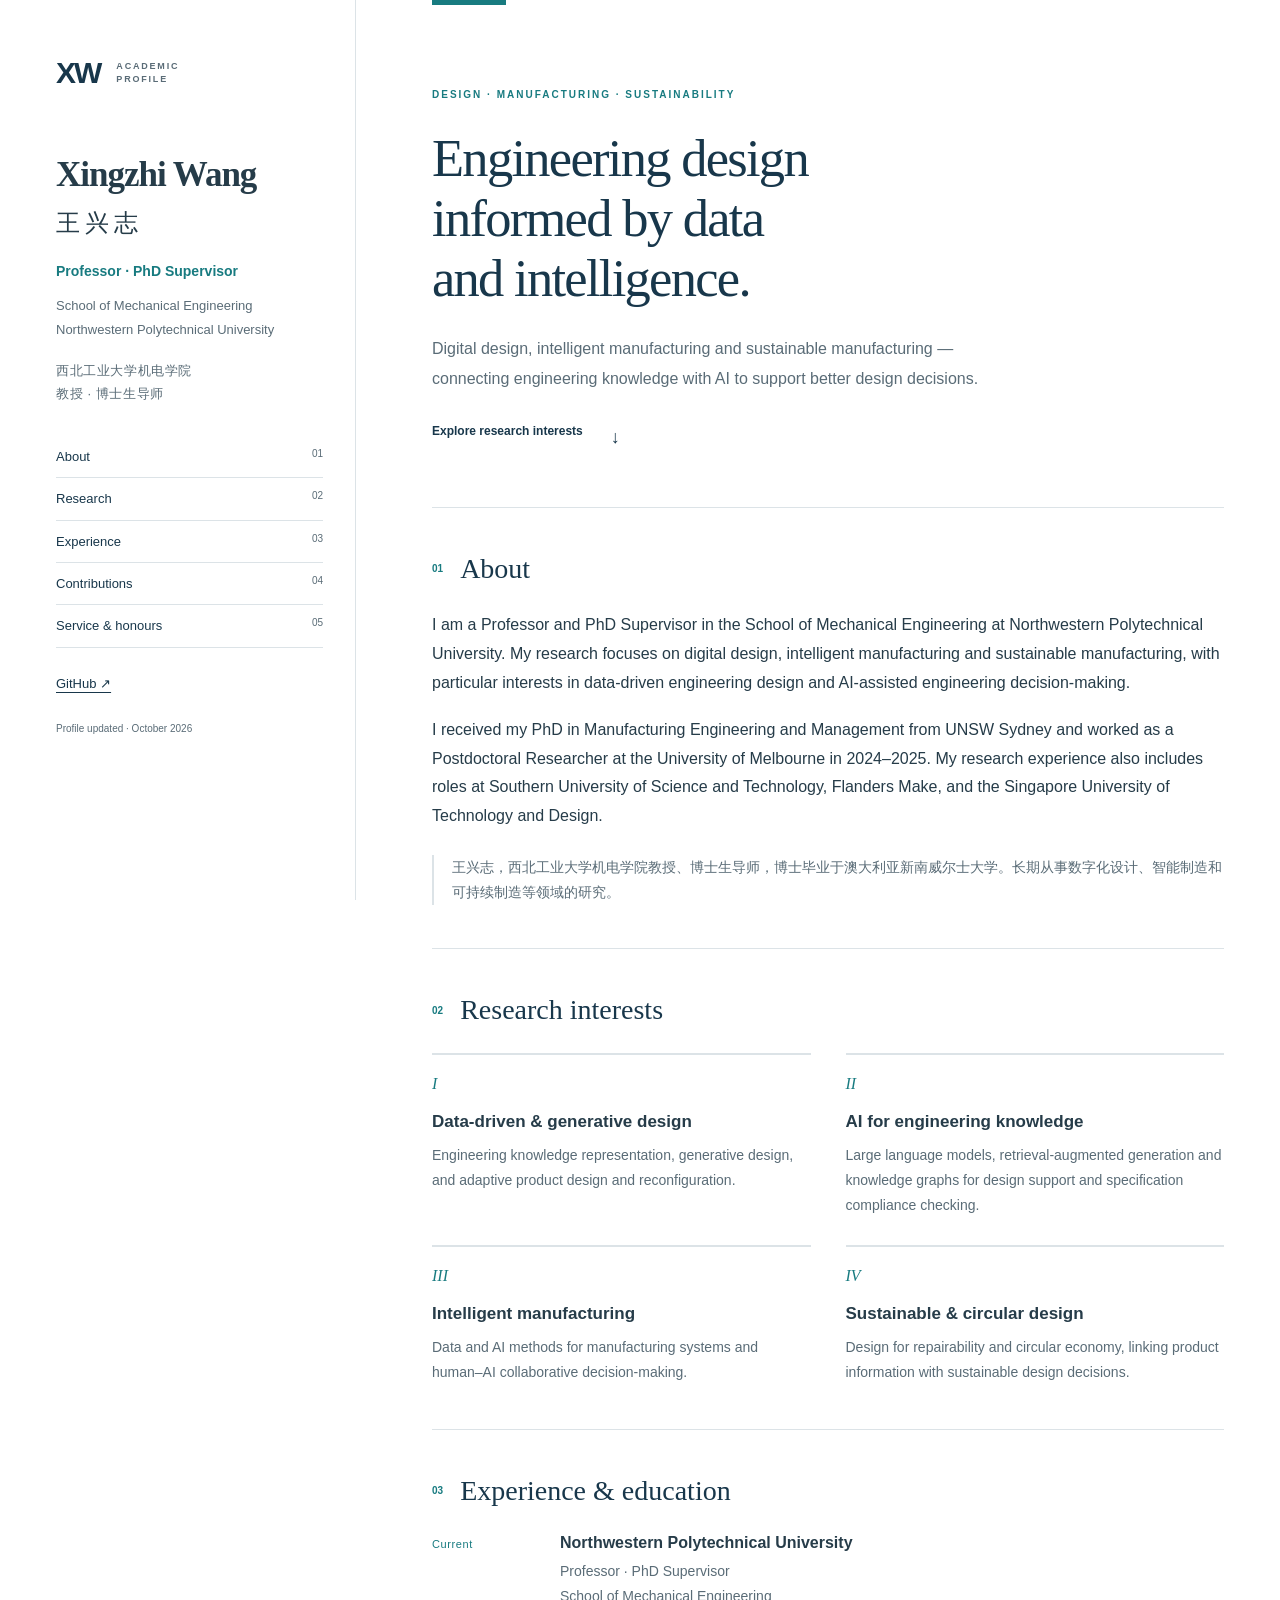
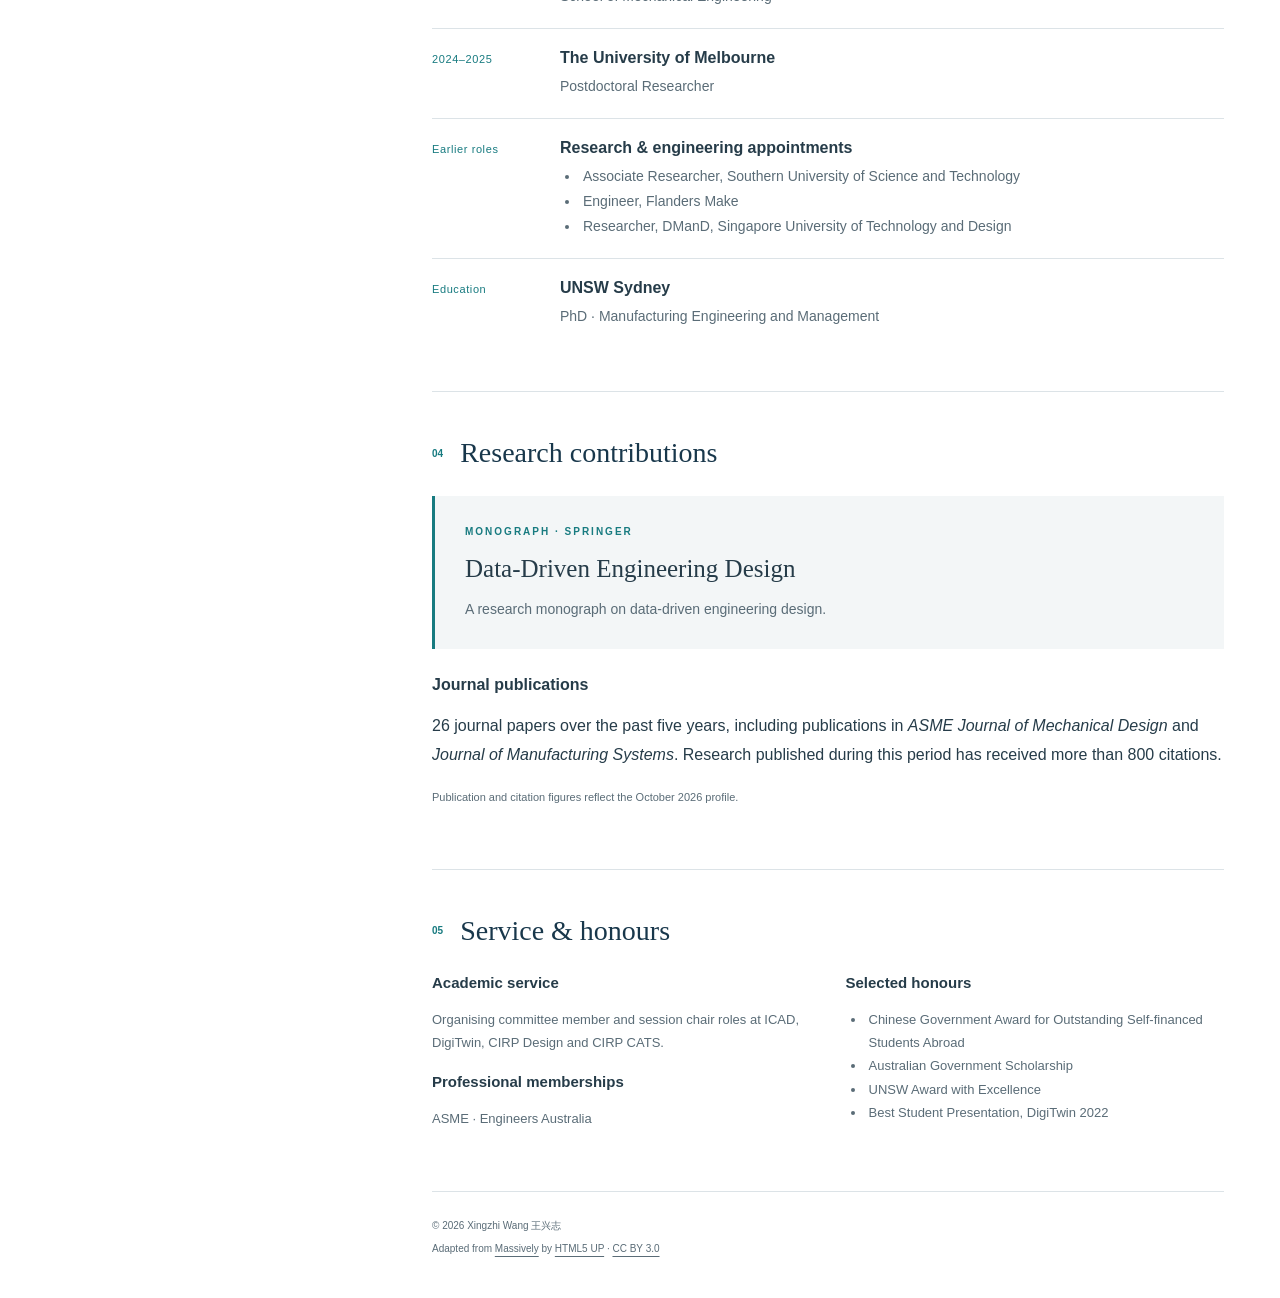
==== index.html @ 261b9d65 "Replace template homepage with current academic profile" ====
<!DOCTYPE html>
<!-- Academic adaptation of Massively by HTML5 UP | html5up.net | CC BY 3.0. -->
<html lang="en">
<head>
  <meta charset="utf-8">
  <meta name="viewport" content="width=device-width, initial-scale=1">
  <title>Xingzhi Wang | Northwestern Polytechnical University</title>
  <meta name="description" content="Xingzhi Wang, Professor and PhD Supervisor at Northwestern Polytechnical University. Research in digital design, intelligent manufacturing and sustainable manufacturing.">
  <link rel="stylesheet" href="assets/css/academic.css">
</head>
<body>
<a class="skip-link" href="#main">Skip to content</a>
<div class="page">
  <aside class="sidebar" aria-label="Profile and navigation">
    <a class="wordmark" href="index.html" aria-label="Xingzhi Wang home">XW<span>ACADEMIC PROFILE</span></a>
    <div class="identity">
      <h1>Xingzhi Wang<span lang="zh-CN">王兴志</span></h1>
      <p class="position">Professor · PhD Supervisor</p>
      <p>School of Mechanical Engineering<br>Northwestern Polytechnical University</p>
      <p lang="zh-CN" class="chinese">西北工业大学机电学院<br>教授 · 博士生导师</p>
    </div>
    <nav aria-label="Sections">
      <a href="#about">About <span>01</span></a>
      <a href="#research">Research <span>02</span></a>
      <a href="#experience">Experience <span>03</span></a>
      <a href="#contributions">Contributions <span>04</span></a>
      <a href="#service">Service &amp; honours <span>05</span></a>
    </nav>
    <a class="github" href="https://github.com/XingzhiWANG829">GitHub ↗</a>
    <p class="updated">Profile updated · October 2026</p>
  </aside>
  <main id="main">
    <header class="hero">
      <p class="eyebrow">DESIGN · MANUFACTURING · SUSTAINABILITY</p>
      <h2>Engineering design<br>informed by data<br>and intelligence.</h2>
      <p class="lead">Digital design, intelligent manufacturing and sustainable manufacturing — connecting engineering knowledge with AI to support better design decisions.</p>
      <a class="text-link" href="#research">Explore research interests <span aria-hidden="true">↓</span></a>
    </header>
    <section id="about" aria-labelledby="about-title">
      <div class="section-heading"><span class="number">01</span><h2 id="about-title">About</h2></div>
      <p>I am a Professor and PhD Supervisor in the School of Mechanical Engineering at Northwestern Polytechnical University. My research focuses on digital design, intelligent manufacturing and sustainable manufacturing, with particular interests in data-driven engineering design and AI-assisted engineering decision-making.</p>
      <p>I received my PhD in Manufacturing Engineering and Management from UNSW Sydney and worked as a Postdoctoral Researcher at the University of Melbourne in 2024–2025. My research experience also includes roles at Southern University of Science and Technology, Flanders Make, and the Singapore University of Technology and Design.</p>
      <p lang="zh-CN" class="bio-cn">王兴志，西北工业大学机电学院教授、博士生导师，博士毕业于澳大利亚新南威尔士大学。长期从事数字化设计、智能制造和可持续制造等领域的研究。</p>
    </section>
    <section id="research" aria-labelledby="research-title">
      <div class="section-heading"><span class="number">02</span><h2 id="research-title">Research interests</h2></div>
      <div class="research-grid">
        <article><span class="topic-index">I</span><h3>Data-driven &amp; generative design</h3><p>Engineering knowledge representation, generative design, and adaptive product design and reconfiguration.</p></article>
        <article><span class="topic-index">II</span><h3>AI for engineering knowledge</h3><p>Large language models, retrieval-augmented generation and knowledge graphs for design support and specification compliance checking.</p></article>
        <article><span class="topic-index">III</span><h3>Intelligent manufacturing</h3><p>Data and AI methods for manufacturing systems and human–AI collaborative decision-making.</p></article>
        <article><span class="topic-index">IV</span><h3>Sustainable &amp; circular design</h3><p>Design for repairability and circular economy, linking product information with sustainable design decisions.</p></article>
      </div>
    </section>
    <section id="experience" aria-labelledby="experience-title">
      <div class="section-heading"><span class="number">03</span><h2 id="experience-title">Experience &amp; education</h2></div>
      <div class="timeline">
        <article><p class="period">Current</p><div><h3>Northwestern Polytechnical University</h3><p>Professor · PhD Supervisor<br>School of Mechanical Engineering</p></div></article>
        <article><p class="period">2024–2025</p><div><h3>The University of Melbourne</h3><p>Postdoctoral Researcher</p></div></article>
        <article><p class="period">Earlier roles</p><div><h3>Research &amp; engineering appointments</h3><ul><li>Associate Researcher, Southern University of Science and Technology</li><li>Engineer, Flanders Make</li><li>Researcher, DManD, Singapore University of Technology and Design</li></ul></div></article>
        <article><p class="period">Education</p><div><h3>UNSW Sydney</h3><p>PhD · Manufacturing Engineering and Management</p></div></article>
      </div>
    </section>
    <section id="contributions" aria-labelledby="contributions-title">
      <div class="section-heading"><span class="number">04</span><h2 id="contributions-title">Research contributions</h2></div>
      <article class="book"><p class="eyebrow">MONOGRAPH · SPRINGER</p><h3><cite>Data-Driven Engineering Design</cite></h3><p>A research monograph on data-driven engineering design.</p></article>
      <div class="contribution-details"><h3>Journal publications</h3><p>26 journal papers over the past five years, including publications in <cite>ASME Journal of Mechanical Design</cite> and <cite>Journal of Manufacturing Systems</cite>. Research published during this period has received more than 800 citations.</p><p class="note">Publication and citation figures reflect the October 2026 profile.</p></div>
    </section>
    <section id="service" aria-labelledby="service-title">
      <div class="section-heading"><span class="number">05</span><h2 id="service-title">Service &amp; honours</h2></div>
      <div class="service-grid"><div><h3>Academic service</h3><p>Organising committee member and session chair roles at ICAD, DigiTwin, CIRP Design and CIRP CATS.</p><h3>Professional memberships</h3><p>ASME · Engineers Australia</p></div><div><h3>Selected honours</h3><ul><li>Chinese Government Award for Outstanding Self-financed Students Abroad</li><li>Australian Government Scholarship</li><li>UNSW Award with Excellence</li><li>Best Student Presentation, DigiTwin 2022</li></ul></div></div>
    </section>
    <footer><p>© 2026 Xingzhi Wang <span lang="zh-CN">王兴志</span></p><p>Adapted from <a href="https://html5up.net/massively">Massively</a> by <a href="https://html5up.net">HTML5 UP</a> · <a href="https://creativecommons.org/licenses/by/3.0/">CC BY 3.0</a></p></footer>
  </main>
</div>
</body>
</html>
---- assets/css/academic.css ----
/* Academic adaptation of Massively by HTML5 UP; original licence retained. */
:root{--navy:#18374b;--ink:#263c49;--muted:#5a6c77;--line:#dce3e7;--accent:#187b80;--paper:#fff;--wash:#f3f6f7}
*{box-sizing:border-box}html{scroll-behavior:smooth;scroll-padding-top:30px}body{margin:0;background:var(--paper);color:var(--ink);font:16px/1.8 -apple-system,BlinkMacSystemFont,"Segoe UI",Arial,"Noto Sans CJK SC",sans-serif}a{color:var(--navy);text-underline-offset:4px}a:hover{color:var(--accent)}a:focus-visible{outline:3px solid var(--accent);outline-offset:5px}h1,h2,h3,p{margin-top:0}h2,h3{line-height:1.3}h3{font-size:18px;font-weight:650}p{margin-bottom:18px}ul{padding-left:20px;margin-top:0}li{padding-left:3px}.page{max-width:1320px;margin:auto;display:grid;grid-template-columns:300px minmax(0,1fr);gap:76px;padding:0 56px}.sidebar{position:sticky;top:0;align-self:start;padding:46px 0 30px;height:100vh;overflow-y:auto;border-right:1px solid var(--line);padding-right:32px}.wordmark{font-size:30px;letter-spacing:-2px;font-weight:750;text-decoration:none;display:flex;align-items:center;gap:16px}.wordmark span{font-size:9px;letter-spacing:1.8px;line-height:1.5;width:80px;color:var(--muted)}.identity{margin-top:54px}h1{font:700 35px/1.2 Georgia,"Times New Roman",serif;letter-spacing:-1px;margin-bottom:18px}h1 span{display:block;font:400 24px/1.5 sans-serif;letter-spacing:5px;margin-top:9px}.position{font-size:14px;color:var(--accent);font-weight:650;margin-bottom:10px}.identity>p:not(.position){font-size:13px;line-height:1.8;color:var(--muted)}.chinese{letter-spacing:.6px}nav{display:grid;margin-top:30px}nav a{padding:9px 0;border-bottom:1px solid var(--line);text-decoration:none;font-size:13px;display:flex;justify-content:space-between}nav span{color:var(--muted);font-size:10px}.github{display:inline-block;font-size:13px;margin-top:24px}.updated{font-size:10px;color:var(--muted);margin-top:22px}main{min-width:0}.hero{padding:86px 0 54px;border-bottom:1px solid var(--line);position:relative}.hero:before{content:"";position:absolute;top:0;left:0;width:74px;height:5px;background:var(--accent)}.eyebrow{font-size:10px;font-weight:700;letter-spacing:2px;color:var(--accent);margin-bottom:25px}.hero h2{font:400 clamp(36px,4.1vw,56px)/1.14 Georgia,"Times New Roman",serif;letter-spacing:-1.7px;color:var(--navy);margin-bottom:26px}.lead{font-size:16px;line-height:1.85;max-width:580px;color:var(--muted)}.text-link{display:inline-flex;gap:28px;font-size:12px;font-weight:650;text-decoration:none;margin-top:9px}.text-link span{font-size:18px}section{padding:43px 0;border-bottom:1px solid var(--line)}.section-heading{display:flex;align-items:center;gap:17px;margin-bottom:24px}.section-heading h2{font:400 28px/1.3 Georgia,"Times New Roman",serif;margin:0;color:var(--navy)}.number{font-size:10px;color:var(--accent);font-weight:700}.bio-cn{font-size:14px;color:var(--muted);border-left:2px solid var(--line);padding-left:18px;margin:24px 0 0}.research-grid{display:grid;grid-template-columns:1fr 1fr;gap:27px 35px}.research-grid article{border-top:2px solid var(--line);padding-top:15px}.topic-index{font:italic 16px Georgia,serif;color:var(--accent)}.research-grid h3{margin:12px 0 10px;font-size:17px}.research-grid p{font-size:14px;color:var(--muted);margin:0}.timeline article{display:grid;grid-template-columns:110px 1fr;gap:18px;padding:19px 0;border-top:1px solid var(--line)}.timeline article:first-child{border-top:0;padding-top:0}.period{font-size:11px;letter-spacing:.6px;color:var(--accent);margin:2px 0}.timeline h3{font-size:16px;margin-bottom:5px}.timeline p:not(.period),.timeline ul{font-size:14px;color:var(--muted);margin-bottom:0}.book{background:var(--wash);padding:27px 30px;border-left:3px solid var(--accent);margin-bottom:26px}.book .eyebrow{margin-bottom:12px}.book h3{font:400 25px/1.3 Georgia,serif;margin-bottom:12px}.book cite{font-style:normal}.book p:last-child{font-size:14px;color:var(--muted);margin:0}.contribution-details h3{font-size:16px}.note{font-size:11px;color:var(--muted)}.service-grid{display:grid;grid-template-columns:1fr 1fr;gap:35px}.service-grid h3{font-size:15px}.service-grid p,.service-grid ul{font-size:13px;color:var(--muted)}footer{padding:25px 0 35px;font-size:10px;color:var(--muted)}footer p{margin-bottom:5px}footer a{color:inherit}.skip-link{position:absolute;top:-100px;left:12px;background:white;padding:8px 16px;z-index:5}.skip-link:focus{top:10px}
@media(min-width:1500px){.page{gap:90px}}@media(max-width:1000px){.page{padding:0 32px;grid-template-columns:245px minmax(0,1fr);gap:36px}.sidebar{padding-right:25px}h1{font-size:30px}.hero h2{font-size:40px}.hero{padding-top:70px}.timeline article{grid-template-columns:90px 1fr}.service-grid{grid-template-columns:1fr;gap:10px}}
@media(max-width:700px){html{scroll-padding-top:15px}.page{display:block;padding:0 24px}.sidebar{position:static;height:auto;overflow:visible;border-right:0;border-bottom:1px solid var(--line);padding:25px 0 20px}.wordmark{font-size:25px}.identity{margin-top:30px}h1{font-size:34px}h1 span{display:inline;font-size:22px;margin-left:15px;letter-spacing:3px}.identity .chinese{display:none}nav{display:flex;flex-wrap:wrap;gap:8px 19px;margin-top:20px}nav a{border:0;padding:3px 0;font-size:12px}nav span{display:none}.github{margin-top:15px}.updated{display:inline;margin-left:15px}.hero{padding:40px 0 35px}.hero:before{display:none}.hero h2{font-size:39px}.eyebrow{font-size:9px;letter-spacing:1.4px}.lead{font-size:15px}section{padding:32px 0}.section-heading h2{font-size:25px}.research-grid{gap:24px;grid-template-columns:1fr}.timeline article{grid-template-columns:1fr;gap:7px}.book{padding:23px}.service-grid{grid-template-columns:1fr}body{font-size:15px}}
@media(prefers-reduced-motion:reduce){html{scroll-behavior:auto}}@media print{.page{display:block;padding:0}.sidebar{position:static;height:auto;border:0;padding:0}.wordmark,nav,.github,.updated,.skip-link,.text-link{display:none}.identity{margin-top:0}.hero{padding:20px 0}.hero h2{font-size:32px}section{padding:20px 0}a{color:inherit}.research-grid,.service-grid{break-inside:avoid}}
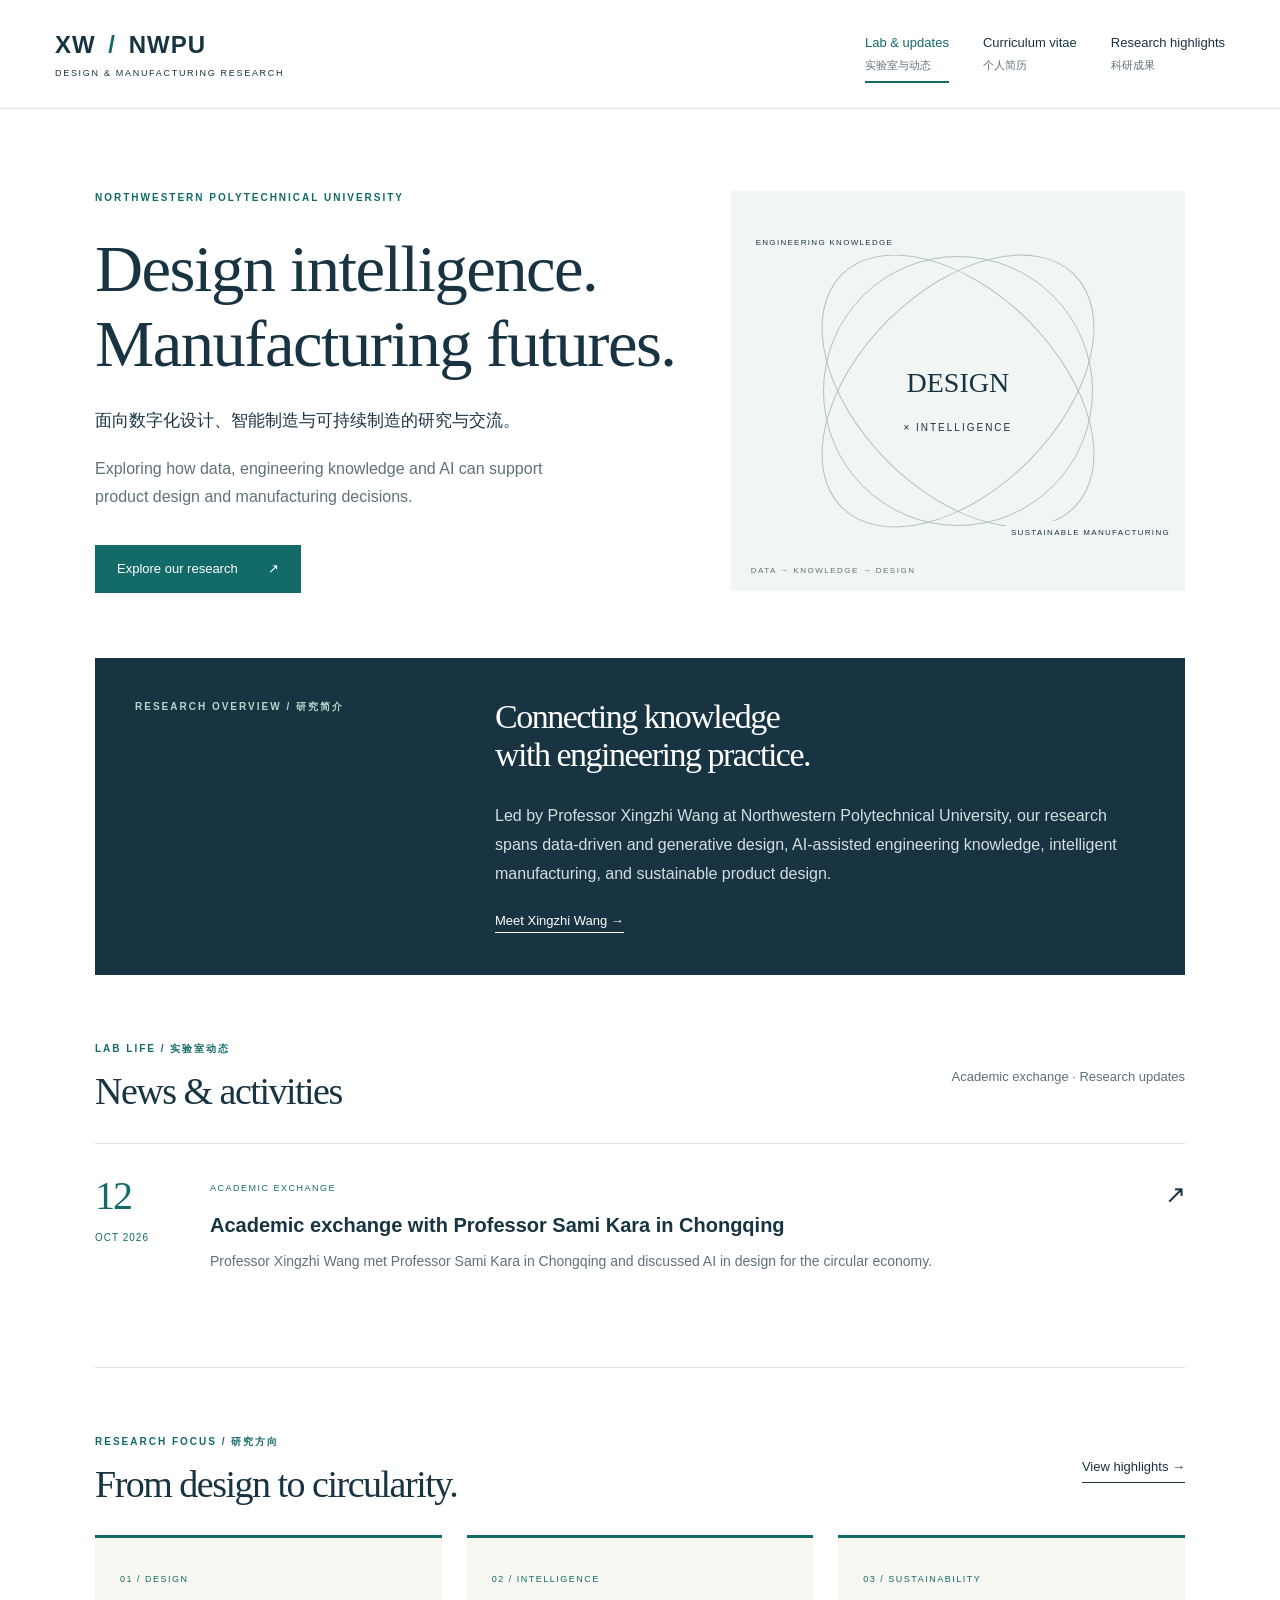
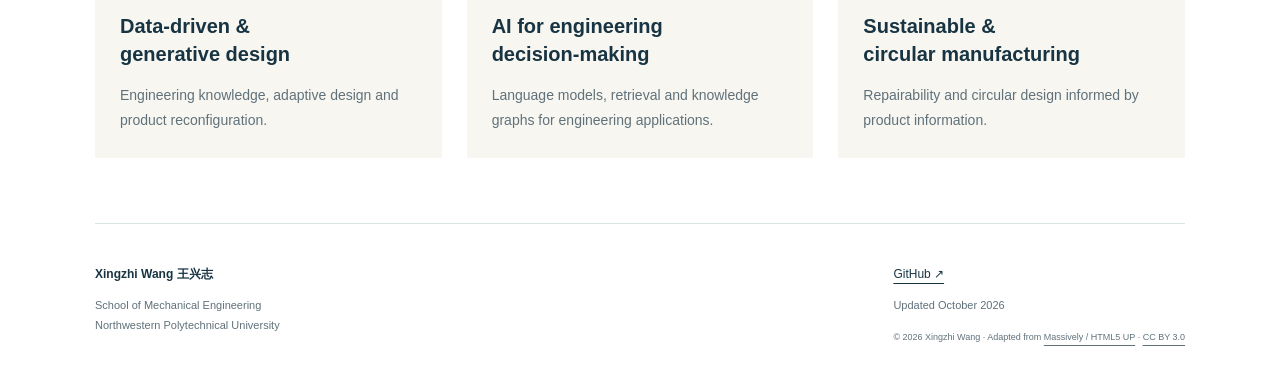
==== commit c6bdbf44: "Create lab updates, curriculum vitae and research highlights pages" ====
--- a/index.html
+++ b/index.html
@@ -1,76 +1,10 @@
 <!DOCTYPE html>
-<!-- Academic adaptation of Massively by HTML5 UP | html5up.net | CC BY 3.0. -->
-<html lang="en">
-<head>
-  <meta charset="utf-8">
-  <meta name="viewport" content="width=device-width, initial-scale=1">
-  <title>Xingzhi Wang | Northwestern Polytechnical University</title>
-  <meta name="description" content="Xingzhi Wang, Professor and PhD Supervisor at Northwestern Polytechnical University. Research in digital design, intelligent manufacturing and sustainable manufacturing.">
-  <link rel="stylesheet" href="assets/css/academic.css">
-</head>
-<body>
-<a class="skip-link" href="#main">Skip to content</a>
-<div class="page">
-  <aside class="sidebar" aria-label="Profile and navigation">
-    <a class="wordmark" href="index.html" aria-label="Xingzhi Wang home">XW<span>ACADEMIC PROFILE</span></a>
-    <div class="identity">
-      <h1>Xingzhi Wang<span lang="zh-CN">王兴志</span></h1>
-      <p class="position">Professor · PhD Supervisor</p>
-      <p>School of Mechanical Engineering<br>Northwestern Polytechnical University</p>
-      <p lang="zh-CN" class="chinese">西北工业大学机电学院<br>教授 · 博士生导师</p>
-    </div>
-    <nav aria-label="Sections">
-      <a href="#about">About <span>01</span></a>
-      <a href="#research">Research <span>02</span></a>
-      <a href="#experience">Experience <span>03</span></a>
-      <a href="#contributions">Contributions <span>04</span></a>
-      <a href="#service">Service &amp; honours <span>05</span></a>
-    </nav>
-    <a class="github" href="https://github.com/XingzhiWANG829">GitHub ↗</a>
-    <p class="updated">Profile updated · October 2026</p>
-  </aside>
-  <main id="main">
-    <header class="hero">
-      <p class="eyebrow">DESIGN · MANUFACTURING · SUSTAINABILITY</p>
-      <h2>Engineering design<br>informed by data<br>and intelligence.</h2>
-      <p class="lead">Digital design, intelligent manufacturing and sustainable manufacturing — connecting engineering knowledge with AI to support better design decisions.</p>
-      <a class="text-link" href="#research">Explore research interests <span aria-hidden="true">↓</span></a>
-    </header>
-    <section id="about" aria-labelledby="about-title">
-      <div class="section-heading"><span class="number">01</span><h2 id="about-title">About</h2></div>
-      <p>I am a Professor and PhD Supervisor in the School of Mechanical Engineering at Northwestern Polytechnical University. My research focuses on digital design, intelligent manufacturing and sustainable manufacturing, with particular interests in data-driven engineering design and AI-assisted engineering decision-making.</p>
-      <p>I received my PhD in Manufacturing Engineering and Management from UNSW Sydney and worked as a Postdoctoral Researcher at the University of Melbourne in 2024–2025. My research experience also includes roles at Southern University of Science and Technology, Flanders Make, and the Singapore University of Technology and Design.</p>
-      <p lang="zh-CN" class="bio-cn">王兴志，西北工业大学机电学院教授、博士生导师，博士毕业于澳大利亚新南威尔士大学。长期从事数字化设计、智能制造和可持续制造等领域的研究。</p>
-    </section>
-    <section id="research" aria-labelledby="research-title">
-      <div class="section-heading"><span class="number">02</span><h2 id="research-title">Research interests</h2></div>
-      <div class="research-grid">
-        <article><span class="topic-index">I</span><h3>Data-driven &amp; generative design</h3><p>Engineering knowledge representation, generative design, and adaptive product design and reconfiguration.</p></article>
-        <article><span class="topic-index">II</span><h3>AI for engineering knowledge</h3><p>Large language models, retrieval-augmented generation and knowledge graphs for design support and specification compliance checking.</p></article>
-        <article><span class="topic-index">III</span><h3>Intelligent manufacturing</h3><p>Data and AI methods for manufacturing systems and human–AI collaborative decision-making.</p></article>
-        <article><span class="topic-index">IV</span><h3>Sustainable &amp; circular design</h3><p>Design for repairability and circular economy, linking product information with sustainable design decisions.</p></article>
-      </div>
-    </section>
-    <section id="experience" aria-labelledby="experience-title">
-      <div class="section-heading"><span class="number">03</span><h2 id="experience-title">Experience &amp; education</h2></div>
-      <div class="timeline">
-        <article><p class="period">Current</p><div><h3>Northwestern Polytechnical University</h3><p>Professor · PhD Supervisor<br>School of Mechanical Engineering</p></div></article>
-        <article><p class="period">2024–2025</p><div><h3>The University of Melbourne</h3><p>Postdoctoral Researcher</p></div></article>
-        <article><p class="period">Earlier roles</p><div><h3>Research &amp; engineering appointments</h3><ul><li>Associate Researcher, Southern University of Science and Technology</li><li>Engineer, Flanders Make</li><li>Researcher, DManD, Singapore University of Technology and Design</li></ul></div></article>
-        <article><p class="period">Education</p><div><h3>UNSW Sydney</h3><p>PhD · Manufacturing Engineering and Management</p></div></article>
-      </div>
-    </section>
-    <section id="contributions" aria-labelledby="contributions-title">
-      <div class="section-heading"><span class="number">04</span><h2 id="contributions-title">Research contributions</h2></div>
-      <article class="book"><p class="eyebrow">MONOGRAPH · SPRINGER</p><h3><cite>Data-Driven Engineering Design</cite></h3><p>A research monograph on data-driven engineering design.</p></article>
-      <div class="contribution-details"><h3>Journal publications</h3><p>26 journal papers over the past five years, including publications in <cite>ASME Journal of Mechanical Design</cite> and <cite>Journal of Manufacturing Systems</cite>. Research published during this period has received more than 800 citations.</p><p class="note">Publication and citation figures reflect the October 2026 profile.</p></div>
-    </section>
-    <section id="service" aria-labelledby="service-title">
-      <div class="section-heading"><span class="number">05</span><h2 id="service-title">Service &amp; honours</h2></div>
-      <div class="service-grid"><div><h3>Academic service</h3><p>Organising committee member and session chair roles at ICAD, DigiTwin, CIRP Design and CIRP CATS.</p><h3>Professional memberships</h3><p>ASME · Engineers Australia</p></div><div><h3>Selected honours</h3><ul><li>Chinese Government Award for Outstanding Self-financed Students Abroad</li><li>Australian Government Scholarship</li><li>UNSW Award with Excellence</li><li>Best Student Presentation, DigiTwin 2022</li></ul></div></div>
-    </section>
-    <footer><p>© 2026 Xingzhi Wang <span lang="zh-CN">王兴志</span></p><p>Adapted from <a href="https://html5up.net/massively">Massively</a> by <a href="https://html5up.net">HTML5 UP</a> · <a href="https://creativecommons.org/licenses/by/3.0/">CC BY 3.0</a></p></footer>
-  </main>
-</div>
-</body>
-</html>
+<!-- Academic adaptation of Massively by HTML5 UP | CC BY 3.0. -->
+<html lang="en"><head><meta charset="utf-8"><meta name="viewport" content="width=device-width, initial-scale=1"><title>Lab & updates | Xingzhi Wang · NWPU</title><meta name="description" content="Design and manufacturing research, lab updates, Xingzhi Wang’s academic profile and research highlights at Northwestern Polytechnical University."><link rel="stylesheet" href="assets/css/lab.css"></head><body>
+<a class="skip" href="#main">Skip to content</a>
+<header class="site-header"><div class="header-inner"><a class="brand" href="index.html"><b>XW<span> / </span>NWPU</b><small>DESIGN &amp; MANUFACTURING RESEARCH</small></a><nav aria-label="Main navigation"><a href="index.html" aria-current="page">Lab & updates<small lang="zh-CN">实验室与动态</small></a><a href="profile.html">Curriculum vitae<small lang="zh-CN">个人简历</small></a><a href="highlights.html">Research highlights<small lang="zh-CN">科研成果</small></a></nav></div></header>
+<main id="main"><section class="home-hero"><div><p class="eyebrow">NORTHWESTERN POLYTECHNICAL UNIVERSITY</p><h1>Design intelligence.<br>Manufacturing futures.</h1><p class="intro" lang="zh-CN">面向数字化设计、智能制造与可持续制造的研究与交流。</p><p class="hero-copy">Exploring how data, engineering knowledge and AI can support product design and manufacturing decisions.</p><a class="button" href="highlights.html">Explore our research <span>↗</span></a></div><div class="research-art" aria-label="Research themes: design, intelligence and sustainability"><div class="orbit one"></div><div class="orbit two"></div><div class="orbit three"></div><div class="art-center">DESIGN<br><span>× INTELLIGENCE</span></div><span class="art-tag top">ENGINEERING KNOWLEDGE</span><span class="art-tag bottom">SUSTAINABLE MANUFACTURING</span><span class="art-caption">DATA → KNOWLEDGE → DESIGN</span></div></section>
+<section class="overview"><p class="eyebrow">RESEARCH OVERVIEW / 研究简介</p><div><h2>Connecting knowledge<br>with engineering practice.</h2><p>Led by Professor Xingzhi Wang at Northwestern Polytechnical University, our research spans data-driven and generative design, AI-assisted engineering knowledge, intelligent manufacturing, and sustainable product design.</p><a class="text-link" href="profile.html">Meet Xingzhi Wang →</a></div></section>
+<section class="news"><div class="section-top"><div><p class="eyebrow">LAB LIFE / 实验室动态</p><h2>News &amp; activities</h2></div><span class="quiet">Academic exchange · Research updates</span></div><article class="news-item"><time datetime="2026-10-12"><b>12</b>OCT 2026</time><div><span class="category">ACADEMIC EXCHANGE</span><h3>Academic exchange with Professor Sami Kara in Chongqing</h3><p>Professor Xingzhi Wang met Professor Sami Kara in Chongqing and discussed AI in design for the circular economy.</p></div><span class="news-mark" aria-hidden="true">↗</span></article></section>
+<section class="themes"><div class="section-top"><div><p class="eyebrow">RESEARCH FOCUS / 研究方向</p><h2>From design to circularity.</h2></div><a class="text-link" href="highlights.html">View highlights →</a></div><div class="theme-grid"><article><span>01 / DESIGN</span><h3>Data-driven &amp;<br>generative design</h3><p>Engineering knowledge, adaptive design and product reconfiguration.</p></article><article><span>02 / INTELLIGENCE</span><h3>AI for engineering<br>decision-making</h3><p>Language models, retrieval and knowledge graphs for engineering applications.</p></article><article><span>03 / SUSTAINABILITY</span><h3>Sustainable &amp;<br>circular manufacturing</h3><p>Repairability and circular design informed by product information.</p></article></div></section></main>
+<footer class="site-footer"><div><b>Xingzhi Wang <span lang="zh-CN">王兴志</span></b><p>School of Mechanical Engineering<br>Northwestern Polytechnical University</p></div><div><a href="https://github.com/XingzhiWANG829">GitHub ↗</a><p>Updated October 2026</p><small>© 2026 Xingzhi Wang · Adapted from <a href="https://html5up.net/massively">Massively / HTML5 UP</a> · <a href="https://creativecommons.org/licenses/by/3.0/">CC BY 3.0</a></small></div></footer></body></html>
--- a/assets/css/lab.css
+++ b/assets/css/lab.css
@@ -0,0 +1,3 @@
+:root{--ink:#183442;--muted:#60717a;--teal:#126b69;--line:#dce3e5;--wash:#f1f5f3;--warm:#f7f6f1}*{box-sizing:border-box}body{margin:0;color:var(--ink);background:#fff;font:16px/1.8 -apple-system,BlinkMacSystemFont,"Segoe UI",Arial,sans-serif}a{color:inherit;text-underline-offset:5px}a:hover{color:var(--teal)}a:focus-visible{outline:3px solid #b77e36;outline-offset:5px}h1,h2,h3,p{margin-top:0}h1,h2{font-family:Georgia,"Times New Roman",serif;font-weight:400;line-height:1.12;letter-spacing:-1.5px}h1{font-size:clamp(40px,5.2vw,70px);margin-bottom:25px}h2{font-size:38px}h3{font-size:20px;line-height:1.4;font-weight:600}p{margin-bottom:18px}.site-header{border-bottom:1px solid var(--line)}.header-inner{max-width:1250px;margin:auto;display:flex;align-items:center;justify-content:space-between;padding:25px 40px;gap:25px}.brand{text-decoration:none;line-height:1.4}.brand b{font-size:24px;letter-spacing:1px}.brand b span{color:var(--teal);padding:0 5px}.brand small{display:block;font-size:9px;letter-spacing:1.7px;margin-top:5px}nav{display:flex;gap:34px}nav a{font-size:13px;text-decoration:none;line-height:1.5;border-bottom:2px solid transparent;padding:8px 0}nav small{display:block;font-size:11px;color:var(--muted);margin-top:4px}nav a[aria-current]{border-color:var(--teal);color:var(--teal)}main{max-width:1170px;margin:auto;padding:0 40px}.eyebrow{font-size:10px;letter-spacing:2px;color:var(--teal);font-weight:700;margin-bottom:25px}.home-hero{display:grid;grid-template-columns:1.3fr 1fr;gap:45px;padding:80px 0 65px;align-items:center}.intro{font-size:17px}.hero-copy{max-width:490px;color:var(--muted)}.button{display:inline-flex;align-items:center;gap:30px;background:var(--teal);color:#fff;padding:12px 22px;text-decoration:none;font-size:13px;margin-top:15px}.button:hover{color:white;background:var(--ink)}.research-art{position:relative;height:400px;background:var(--wash);overflow:hidden}.orbit{position:absolute;border:1px solid #aec4ba;border-radius:50%;width:270px;height:270px;left:50%;top:50%;transform:translate(-50%,-50%)}.two{width:200px;height:330px;transform:translate(-50%,-50%) rotate(45deg)}.three{width:200px;height:330px;transform:translate(-50%,-50%) rotate(-45deg)}.art-center{position:absolute;top:43%;width:100%;text-align:center;font:28px/1.4 Georgia,serif}.art-center span{font:10px sans-serif;letter-spacing:2px}.art-tag{position:absolute;font-size:8px;letter-spacing:1.3px;background:var(--wash);padding:5px}.art-tag.top{top:40px;left:20px}.art-tag.bottom{bottom:45px;right:10px}.art-caption{position:absolute;bottom:12px;left:20px;font-size:8px;letter-spacing:1.5px;color:var(--muted)}section.overview{background:var(--ink);color:white;padding:40px;display:grid;grid-template-columns:1fr 2fr;gap:35px}.overview .eyebrow{color:#b3d7ca}.overview h2{font-size:34px}.overview p:not(.eyebrow){color:#d2dfe1}.text-link{font-size:13px;text-decoration:none;border-bottom:1px solid;padding-bottom:4px}.news,.themes,.publication,.research-detail{padding:65px 0;border-bottom:1px solid var(--line)}.section-top{display:flex;justify-content:space-between;align-items:center;gap:25px;margin-bottom:30px}.section-top .eyebrow{margin-bottom:12px}.section-top h2{margin-bottom:0}.quiet{color:var(--muted);font-size:13px}.news-item{display:grid;grid-template-columns:85px 1fr 20px;gap:30px;padding:28px 0;border-top:1px solid var(--line)}time{font-size:10px;letter-spacing:1px;color:var(--teal)}time b{display:block;font:40px Georgia,serif;letter-spacing:-2px;margin-bottom:10px}.category,.theme-grid article>span,.detail-grid article>span{font-size:9px;letter-spacing:1.5px;color:var(--teal)}.news-item h3{margin:10px 0}.news-item p{color:var(--muted);font-size:14px;margin:0}.news-mark{font-size:25px}.theme-grid{display:grid;grid-template-columns:repeat(3,1fr);gap:25px}.theme-grid article{padding:25px;background:var(--warm);border-top:3px solid var(--teal)}.theme-grid h3{margin:20px 0 15px}.theme-grid p{font-size:14px;color:var(--muted);margin:0}.page-hero{padding:65px 0 45px;border-bottom:1px solid var(--line)}.page-hero h1 span{font:30px sans-serif;letter-spacing:5px;white-space:nowrap}.page-hero p:last-child{margin:0}.cv-content{max-width:850px;margin:auto}.cv-content section{padding:40px 0;border-bottom:1px solid var(--line)}.section-heading{display:flex;gap:20px;align-items:center;margin-bottom:20px}.section-heading h2{font-size:30px;margin:0}.number{color:var(--teal);font-size:11px}.bio-cn{border-left:2px solid var(--line);padding-left:20px;color:var(--muted);font-size:14px}.timeline article{display:grid;grid-template-columns:120px 1fr;gap:25px;padding:20px 0;border-top:1px solid var(--line)}.timeline article:first-child{border:0}.period{font-size:12px;color:var(--teal)}.timeline h3{font-size:18px;margin-bottom:7px}.timeline p,.timeline ul{margin-bottom:0}.timeline ul{padding-left:20px}.service-grid{display:grid;grid-template-columns:1fr 1fr;gap:35px}.service-grid p,.service-grid ul{font-size:14px}.service-grid ul{padding-left:20px}.feature{display:grid;grid-template-columns:1fr 1.3fr;gap:70px;align-items:center;padding:65px 0;border-bottom:1px solid var(--line)}.book-cover{padding:35px;background:var(--ink);color:white;min-height:350px;box-shadow:8px 8px 0 var(--line)}.book-cover>span{font-size:9px;letter-spacing:2px}.book-cover h2{font-size:40px;margin:45px 0 35px}.book-rule{width:50px;height:3px;background:#a9cabd;margin-bottom:18px}.book-cover small{letter-spacing:3px;font-size:10px}.feature>div>p:not(.eyebrow){color:var(--muted)}.tag{display:inline-block;font-size:10px;background:var(--wash);padding:5px 10px;margin:5px 5px 0 0}.publication-grid{display:grid;grid-template-columns:1fr 1fr 2fr;gap:30px}.metric strong{font:60px Georgia,serif;display:block;color:var(--teal)}.metric span{font-size:12px;display:block;color:var(--muted)}.small{font-size:11px}.detail-grid{display:grid;grid-template-columns:1fr 1fr;gap:35px}.detail-grid article{border-top:2px solid var(--line);padding-top:20px}.detail-grid h3{margin:15px 0}.detail-grid p{color:var(--muted);font-size:14px}.site-footer{max-width:1170px;margin:auto;padding:40px;display:flex;justify-content:space-between;gap:30px;font-size:12px}.site-footer p{color:var(--muted);font-size:11px;margin:10px 0}.site-footer small{font-size:9px;color:var(--muted)}.skip{position:absolute;top:-100px;left:10px;padding:10px;background:white}.skip:focus{top:10px}
+@media(max-width:800px){.header-inner{padding:22px 24px;display:block}nav{margin-top:20px;gap:25px}main{padding:0 24px}.home-hero{gap:25px;padding:40px 0;grid-template-columns:1fr}.research-art{height:270px}.orbit{width:210px;height:210px}.two,.three{width:150px;height:250px}.art-tag.top{top:15px}.art-tag.bottom{bottom:25px}.overview{grid-template-columns:1fr!important;padding:28px!important;gap:0!important}.theme-grid{grid-template-columns:1fr}.news,.themes,.publication,.research-detail{padding:40px 0}.section-top{align-items:start;flex-direction:column;gap:15px}.news-item{gap:15px;grid-template-columns:60px 1fr}.news-mark{display:none}h2{font-size:32px}.feature{gap:35px;grid-template-columns:1fr;padding:40px 0}.book-cover{max-width:330px}.publication-grid{grid-template-columns:1fr 1fr}.publication-grid>div:last-child{grid-column:1/-1}.detail-grid,.service-grid{grid-template-columns:1fr}.timeline article{grid-template-columns:1fr;gap:10px}.page-hero{padding-top:40px}.site-footer{padding:30px 24px;flex-direction:column}.page-hero h1 span{display:block;margin-top:20px}nav a{min-height:44px}.brand small{font-size:8px}}
+@media(prefers-reduced-motion:reduce){*{scroll-behavior:auto}}@media print{nav,.research-art,.button,.skip{display:none}.site-header,section{break-inside:avoid}.home-hero,.feature{display:block}.book-cover{box-shadow:none}.site-footer{padding:20px 0}main{padding:0}}
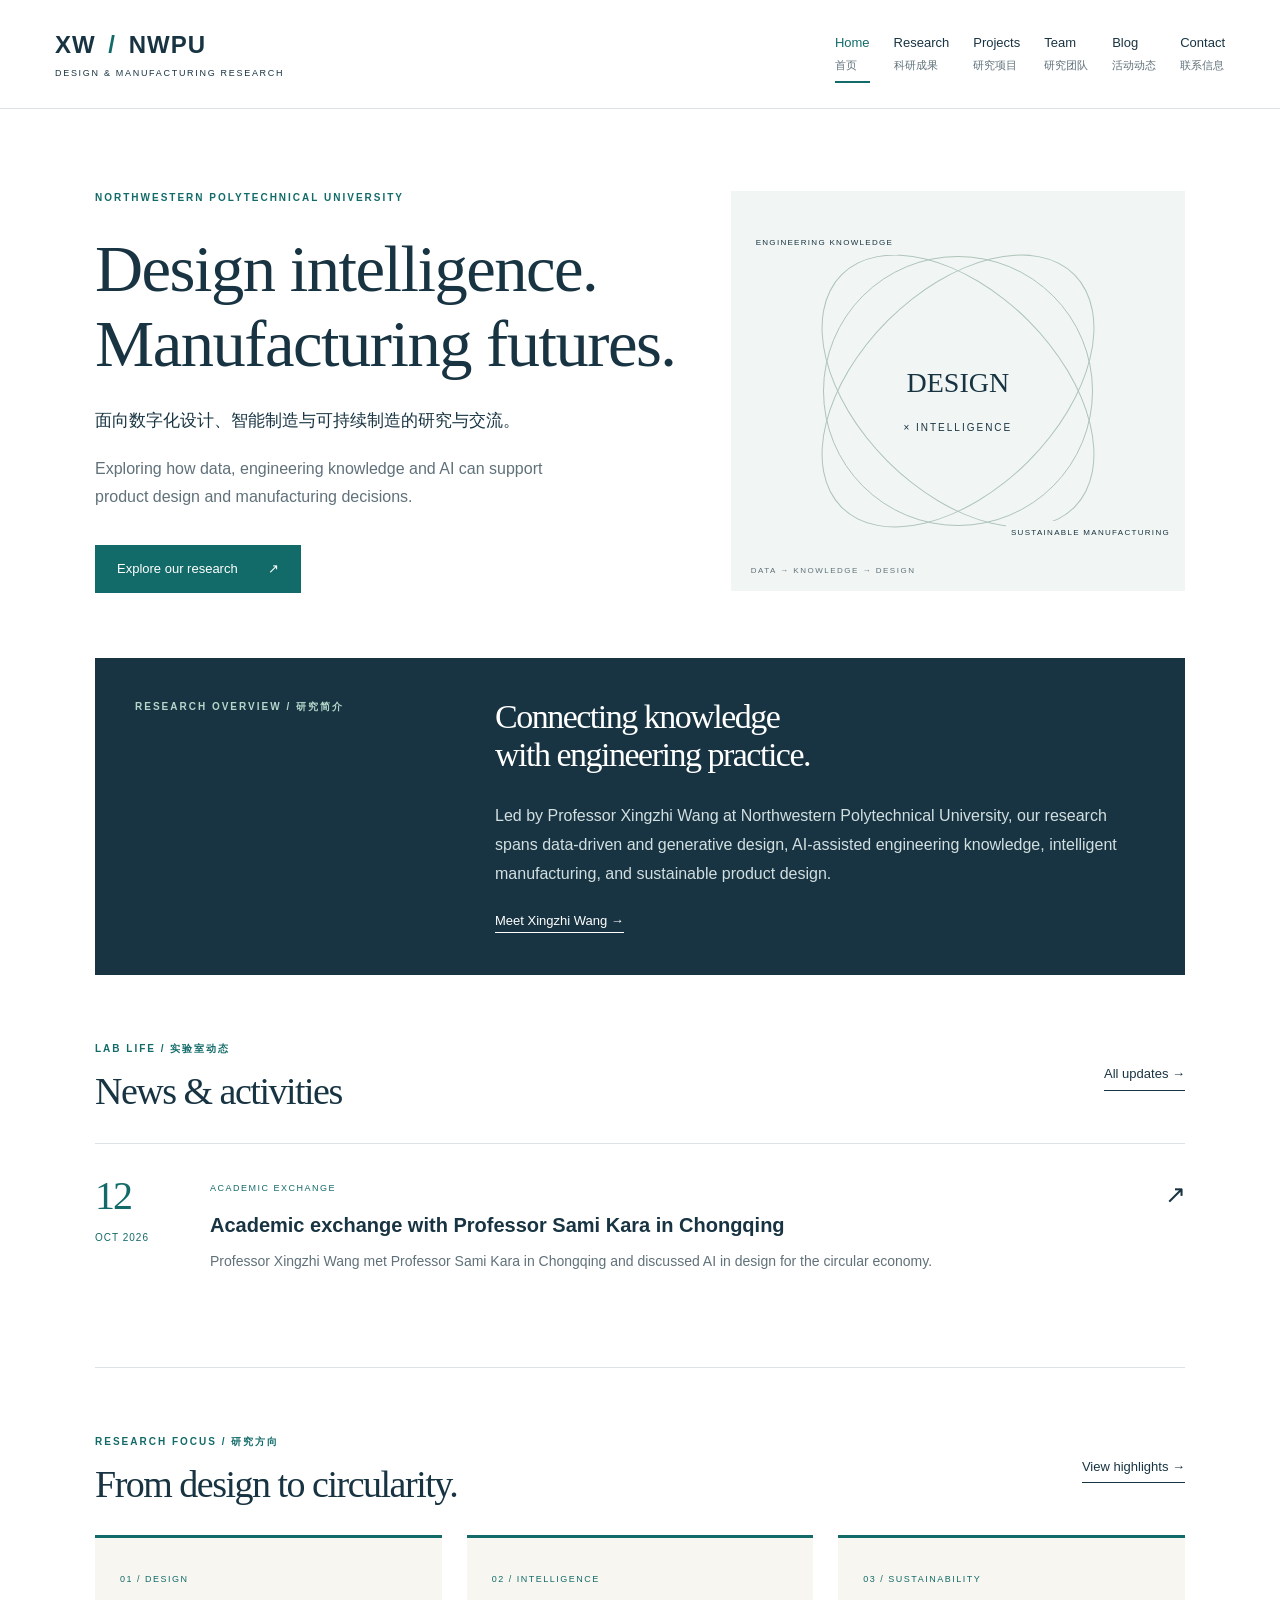
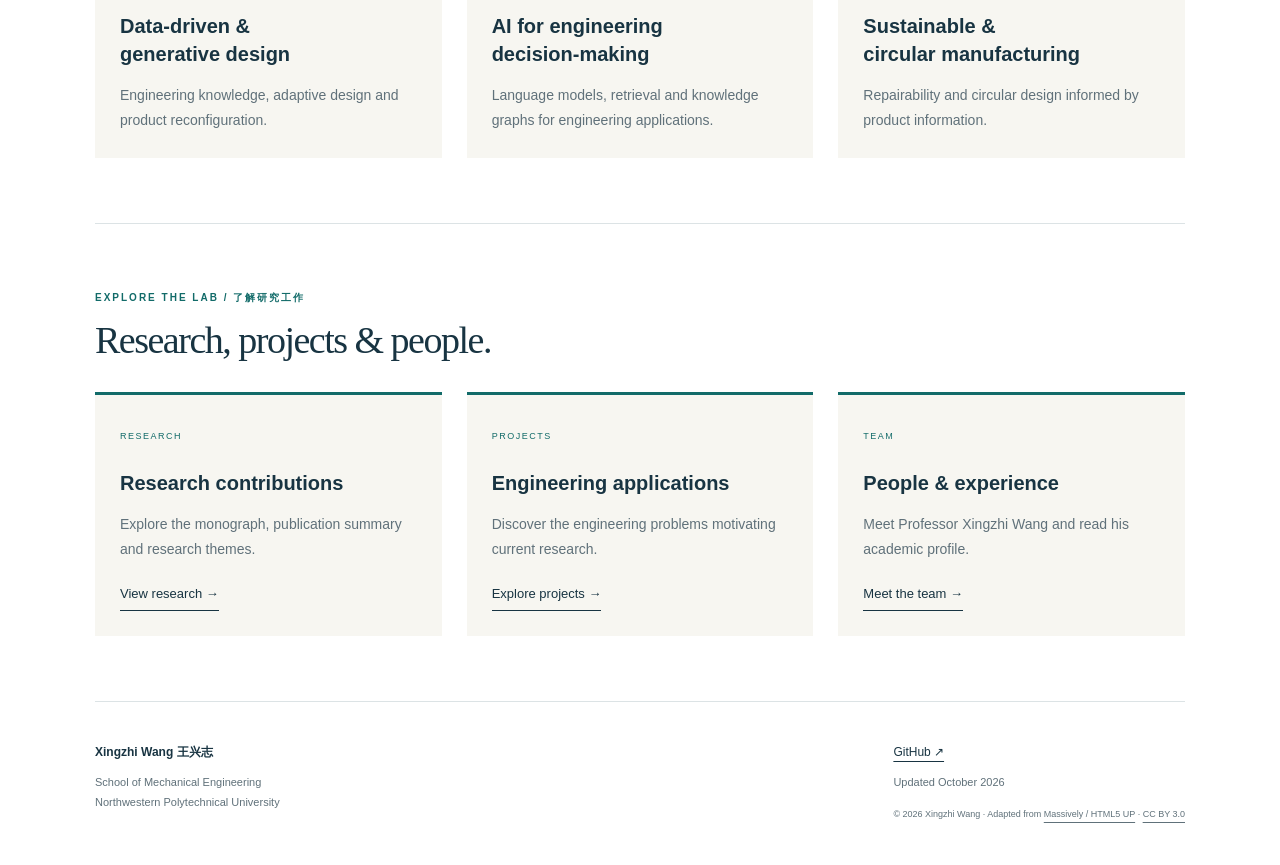
==== commit 732afa46: "Adopt lab navigation structure while retaining existing visual design" ====
--- a/index.html
+++ b/index.html
@@ -2,9 +2,9 @@
 <!-- Academic adaptation of Massively by HTML5 UP | CC BY 3.0. -->
 <html lang="en"><head><meta charset="utf-8"><meta name="viewport" content="width=device-width, initial-scale=1"><title>Lab & updates | Xingzhi Wang · NWPU</title><meta name="description" content="Design and manufacturing research, lab updates, Xingzhi Wang’s academic profile and research highlights at Northwestern Polytechnical University."><link rel="stylesheet" href="assets/css/lab.css"></head><body>
 <a class="skip" href="#main">Skip to content</a>
-<header class="site-header"><div class="header-inner"><a class="brand" href="index.html"><b>XW<span> / </span>NWPU</b><small>DESIGN &amp; MANUFACTURING RESEARCH</small></a><nav aria-label="Main navigation"><a href="index.html" aria-current="page">Lab & updates<small lang="zh-CN">实验室与动态</small></a><a href="profile.html">Curriculum vitae<small lang="zh-CN">个人简历</small></a><a href="highlights.html">Research highlights<small lang="zh-CN">科研成果</small></a></nav></div></header>
-<main id="main"><section class="home-hero"><div><p class="eyebrow">NORTHWESTERN POLYTECHNICAL UNIVERSITY</p><h1>Design intelligence.<br>Manufacturing futures.</h1><p class="intro" lang="zh-CN">面向数字化设计、智能制造与可持续制造的研究与交流。</p><p class="hero-copy">Exploring how data, engineering knowledge and AI can support product design and manufacturing decisions.</p><a class="button" href="highlights.html">Explore our research <span>↗</span></a></div><div class="research-art" aria-label="Research themes: design, intelligence and sustainability"><div class="orbit one"></div><div class="orbit two"></div><div class="orbit three"></div><div class="art-center">DESIGN<br><span>× INTELLIGENCE</span></div><span class="art-tag top">ENGINEERING KNOWLEDGE</span><span class="art-tag bottom">SUSTAINABLE MANUFACTURING</span><span class="art-caption">DATA → KNOWLEDGE → DESIGN</span></div></section>
+<header class="site-header"><div class="header-inner"><a class="brand" href="index.html"><b>XW<span> / </span>NWPU</b><small>DESIGN &amp; MANUFACTURING RESEARCH</small></a><nav aria-label="Main navigation"><a href="index.html" aria-current="page">Home<small lang="zh-CN">首页</small></a><a href="research.html">Research<small lang="zh-CN">科研成果</small></a><a href="projects.html">Projects<small lang="zh-CN">研究项目</small></a><a href="team.html">Team<small lang="zh-CN">研究团队</small></a><a href="blog.html">Blog<small lang="zh-CN">活动动态</small></a><a href="contact.html">Contact<small lang="zh-CN">联系信息</small></a></nav></div></header>
+<main id="main"><section class="home-hero"><div><p class="eyebrow">NORTHWESTERN POLYTECHNICAL UNIVERSITY</p><h1>Design intelligence.<br>Manufacturing futures.</h1><p class="intro" lang="zh-CN">面向数字化设计、智能制造与可持续制造的研究与交流。</p><p class="hero-copy">Exploring how data, engineering knowledge and AI can support product design and manufacturing decisions.</p><a class="button" href="research.html">Explore our research <span>↗</span></a></div><div class="research-art" aria-label="Research themes: design, intelligence and sustainability"><div class="orbit one"></div><div class="orbit two"></div><div class="orbit three"></div><div class="art-center">DESIGN<br><span>× INTELLIGENCE</span></div><span class="art-tag top">ENGINEERING KNOWLEDGE</span><span class="art-tag bottom">SUSTAINABLE MANUFACTURING</span><span class="art-caption">DATA → KNOWLEDGE → DESIGN</span></div></section>
 <section class="overview"><p class="eyebrow">RESEARCH OVERVIEW / 研究简介</p><div><h2>Connecting knowledge<br>with engineering practice.</h2><p>Led by Professor Xingzhi Wang at Northwestern Polytechnical University, our research spans data-driven and generative design, AI-assisted engineering knowledge, intelligent manufacturing, and sustainable product design.</p><a class="text-link" href="profile.html">Meet Xingzhi Wang →</a></div></section>
-<section class="news"><div class="section-top"><div><p class="eyebrow">LAB LIFE / 实验室动态</p><h2>News &amp; activities</h2></div><span class="quiet">Academic exchange · Research updates</span></div><article class="news-item"><time datetime="2026-10-12"><b>12</b>OCT 2026</time><div><span class="category">ACADEMIC EXCHANGE</span><h3>Academic exchange with Professor Sami Kara in Chongqing</h3><p>Professor Xingzhi Wang met Professor Sami Kara in Chongqing and discussed AI in design for the circular economy.</p></div><span class="news-mark" aria-hidden="true">↗</span></article></section>
-<section class="themes"><div class="section-top"><div><p class="eyebrow">RESEARCH FOCUS / 研究方向</p><h2>From design to circularity.</h2></div><a class="text-link" href="highlights.html">View highlights →</a></div><div class="theme-grid"><article><span>01 / DESIGN</span><h3>Data-driven &amp;<br>generative design</h3><p>Engineering knowledge, adaptive design and product reconfiguration.</p></article><article><span>02 / INTELLIGENCE</span><h3>AI for engineering<br>decision-making</h3><p>Language models, retrieval and knowledge graphs for engineering applications.</p></article><article><span>03 / SUSTAINABILITY</span><h3>Sustainable &amp;<br>circular manufacturing</h3><p>Repairability and circular design informed by product information.</p></article></div></section></main>
+<section class="news"><div class="section-top"><div><p class="eyebrow">LAB LIFE / 实验室动态</p><h2>News &amp; activities</h2></div><a class="text-link" href="blog.html">All updates →</a></div><article class="news-item"><time datetime="2026-10-12"><b>12</b>OCT 2026</time><div><span class="category">ACADEMIC EXCHANGE</span><h3><a href="blog.html#chongqing-2026">Academic exchange with Professor Sami Kara in Chongqing</a></h3><p>Professor Xingzhi Wang met Professor Sami Kara in Chongqing and discussed AI in design for the circular economy.</p></div><span class="news-mark" aria-hidden="true">↗</span></article></section>
+<section class="themes"><div class="section-top"><div><p class="eyebrow">RESEARCH FOCUS / 研究方向</p><h2>From design to circularity.</h2></div><a class="text-link" href="research.html">View highlights →</a></div><div class="theme-grid"><article><span>01 / DESIGN</span><h3>Data-driven &amp;<br>generative design</h3><p>Engineering knowledge, adaptive design and product reconfiguration.</p></article><article><span>02 / INTELLIGENCE</span><h3>AI for engineering<br>decision-making</h3><p>Language models, retrieval and knowledge graphs for engineering applications.</p></article><article><span>03 / SUSTAINABILITY</span><h3>Sustainable &amp;<br>circular manufacturing</h3><p>Repairability and circular design informed by product information.</p></article></div></section><section class="themes"><div class="section-top"><div><p class="eyebrow">EXPLORE THE LAB / 了解研究工作</p><h2>Research, projects &amp; people.</h2></div></div><div class="theme-grid"><article><span>RESEARCH</span><h3>Research contributions</h3><p>Explore the monograph, publication summary and research themes.</p><a class="text-link" href="research.html">View research →</a></article><article><span>PROJECTS</span><h3>Engineering applications</h3><p>Discover the engineering problems motivating current research.</p><a class="text-link" href="projects.html">Explore projects →</a></article><article><span>TEAM</span><h3>People &amp; experience</h3><p>Meet Professor Xingzhi Wang and read his academic profile.</p><a class="text-link" href="team.html">Meet the team →</a></article></div></section></main>
 <footer class="site-footer"><div><b>Xingzhi Wang <span lang="zh-CN">王兴志</span></b><p>School of Mechanical Engineering<br>Northwestern Polytechnical University</p></div><div><a href="https://github.com/XingzhiWANG829">GitHub ↗</a><p>Updated October 2026</p><small>© 2026 Xingzhi Wang · Adapted from <a href="https://html5up.net/massively">Massively / HTML5 UP</a> · <a href="https://creativecommons.org/licenses/by/3.0/">CC BY 3.0</a></small></div></footer></body></html>
--- a/assets/css/lab.css
+++ b/assets/css/lab.css
@@ -1,3 +1,8 @@
 :root{--ink:#183442;--muted:#60717a;--teal:#126b69;--line:#dce3e5;--wash:#f1f5f3;--warm:#f7f6f1}*{box-sizing:border-box}body{margin:0;color:var(--ink);background:#fff;font:16px/1.8 -apple-system,BlinkMacSystemFont,"Segoe UI",Arial,sans-serif}a{color:inherit;text-underline-offset:5px}a:hover{color:var(--teal)}a:focus-visible{outline:3px solid #b77e36;outline-offset:5px}h1,h2,h3,p{margin-top:0}h1,h2{font-family:Georgia,"Times New Roman",serif;font-weight:400;line-height:1.12;letter-spacing:-1.5px}h1{font-size:clamp(40px,5.2vw,70px);margin-bottom:25px}h2{font-size:38px}h3{font-size:20px;line-height:1.4;font-weight:600}p{margin-bottom:18px}.site-header{border-bottom:1px solid var(--line)}.header-inner{max-width:1250px;margin:auto;display:flex;align-items:center;justify-content:space-between;padding:25px 40px;gap:25px}.brand{text-decoration:none;line-height:1.4}.brand b{font-size:24px;letter-spacing:1px}.brand b span{color:var(--teal);padding:0 5px}.brand small{display:block;font-size:9px;letter-spacing:1.7px;margin-top:5px}nav{display:flex;gap:34px}nav a{font-size:13px;text-decoration:none;line-height:1.5;border-bottom:2px solid transparent;padding:8px 0}nav small{display:block;font-size:11px;color:var(--muted);margin-top:4px}nav a[aria-current]{border-color:var(--teal);color:var(--teal)}main{max-width:1170px;margin:auto;padding:0 40px}.eyebrow{font-size:10px;letter-spacing:2px;color:var(--teal);font-weight:700;margin-bottom:25px}.home-hero{display:grid;grid-template-columns:1.3fr 1fr;gap:45px;padding:80px 0 65px;align-items:center}.intro{font-size:17px}.hero-copy{max-width:490px;color:var(--muted)}.button{display:inline-flex;align-items:center;gap:30px;background:var(--teal);color:#fff;padding:12px 22px;text-decoration:none;font-size:13px;margin-top:15px}.button:hover{color:white;background:var(--ink)}.research-art{position:relative;height:400px;background:var(--wash);overflow:hidden}.orbit{position:absolute;border:1px solid #aec4ba;border-radius:50%;width:270px;height:270px;left:50%;top:50%;transform:translate(-50%,-50%)}.two{width:200px;height:330px;transform:translate(-50%,-50%) rotate(45deg)}.three{width:200px;height:330px;transform:translate(-50%,-50%) rotate(-45deg)}.art-center{position:absolute;top:43%;width:100%;text-align:center;font:28px/1.4 Georgia,serif}.art-center span{font:10px sans-serif;letter-spacing:2px}.art-tag{position:absolute;font-size:8px;letter-spacing:1.3px;background:var(--wash);padding:5px}.art-tag.top{top:40px;left:20px}.art-tag.bottom{bottom:45px;right:10px}.art-caption{position:absolute;bottom:12px;left:20px;font-size:8px;letter-spacing:1.5px;color:var(--muted)}section.overview{background:var(--ink);color:white;padding:40px;display:grid;grid-template-columns:1fr 2fr;gap:35px}.overview .eyebrow{color:#b3d7ca}.overview h2{font-size:34px}.overview p:not(.eyebrow){color:#d2dfe1}.text-link{font-size:13px;text-decoration:none;border-bottom:1px solid;padding-bottom:4px}.news,.themes,.publication,.research-detail{padding:65px 0;border-bottom:1px solid var(--line)}.section-top{display:flex;justify-content:space-between;align-items:center;gap:25px;margin-bottom:30px}.section-top .eyebrow{margin-bottom:12px}.section-top h2{margin-bottom:0}.quiet{color:var(--muted);font-size:13px}.news-item{display:grid;grid-template-columns:85px 1fr 20px;gap:30px;padding:28px 0;border-top:1px solid var(--line)}time{font-size:10px;letter-spacing:1px;color:var(--teal)}time b{display:block;font:40px Georgia,serif;letter-spacing:-2px;margin-bottom:10px}.category,.theme-grid article>span,.detail-grid article>span{font-size:9px;letter-spacing:1.5px;color:var(--teal)}.news-item h3{margin:10px 0}.news-item p{color:var(--muted);font-size:14px;margin:0}.news-mark{font-size:25px}.theme-grid{display:grid;grid-template-columns:repeat(3,1fr);gap:25px}.theme-grid article{padding:25px;background:var(--warm);border-top:3px solid var(--teal)}.theme-grid h3{margin:20px 0 15px}.theme-grid p{font-size:14px;color:var(--muted);margin:0}.page-hero{padding:65px 0 45px;border-bottom:1px solid var(--line)}.page-hero h1 span{font:30px sans-serif;letter-spacing:5px;white-space:nowrap}.page-hero p:last-child{margin:0}.cv-content{max-width:850px;margin:auto}.cv-content section{padding:40px 0;border-bottom:1px solid var(--line)}.section-heading{display:flex;gap:20px;align-items:center;margin-bottom:20px}.section-heading h2{font-size:30px;margin:0}.number{color:var(--teal);font-size:11px}.bio-cn{border-left:2px solid var(--line);padding-left:20px;color:var(--muted);font-size:14px}.timeline article{display:grid;grid-template-columns:120px 1fr;gap:25px;padding:20px 0;border-top:1px solid var(--line)}.timeline article:first-child{border:0}.period{font-size:12px;color:var(--teal)}.timeline h3{font-size:18px;margin-bottom:7px}.timeline p,.timeline ul{margin-bottom:0}.timeline ul{padding-left:20px}.service-grid{display:grid;grid-template-columns:1fr 1fr;gap:35px}.service-grid p,.service-grid ul{font-size:14px}.service-grid ul{padding-left:20px}.feature{display:grid;grid-template-columns:1fr 1.3fr;gap:70px;align-items:center;padding:65px 0;border-bottom:1px solid var(--line)}.book-cover{padding:35px;background:var(--ink);color:white;min-height:350px;box-shadow:8px 8px 0 var(--line)}.book-cover>span{font-size:9px;letter-spacing:2px}.book-cover h2{font-size:40px;margin:45px 0 35px}.book-rule{width:50px;height:3px;background:#a9cabd;margin-bottom:18px}.book-cover small{letter-spacing:3px;font-size:10px}.feature>div>p:not(.eyebrow){color:var(--muted)}.tag{display:inline-block;font-size:10px;background:var(--wash);padding:5px 10px;margin:5px 5px 0 0}.publication-grid{display:grid;grid-template-columns:1fr 1fr 2fr;gap:30px}.metric strong{font:60px Georgia,serif;display:block;color:var(--teal)}.metric span{font-size:12px;display:block;color:var(--muted)}.small{font-size:11px}.detail-grid{display:grid;grid-template-columns:1fr 1fr;gap:35px}.detail-grid article{border-top:2px solid var(--line);padding-top:20px}.detail-grid h3{margin:15px 0}.detail-grid p{color:var(--muted);font-size:14px}.site-footer{max-width:1170px;margin:auto;padding:40px;display:flex;justify-content:space-between;gap:30px;font-size:12px}.site-footer p{color:var(--muted);font-size:11px;margin:10px 0}.site-footer small{font-size:9px;color:var(--muted)}.skip{position:absolute;top:-100px;left:10px;padding:10px;background:white}.skip:focus{top:10px}
 @media(max-width:800px){.header-inner{padding:22px 24px;display:block}nav{margin-top:20px;gap:25px}main{padding:0 24px}.home-hero{gap:25px;padding:40px 0;grid-template-columns:1fr}.research-art{height:270px}.orbit{width:210px;height:210px}.two,.three{width:150px;height:250px}.art-tag.top{top:15px}.art-tag.bottom{bottom:25px}.overview{grid-template-columns:1fr!important;padding:28px!important;gap:0!important}.theme-grid{grid-template-columns:1fr}.news,.themes,.publication,.research-detail{padding:40px 0}.section-top{align-items:start;flex-direction:column;gap:15px}.news-item{gap:15px;grid-template-columns:60px 1fr}.news-mark{display:none}h2{font-size:32px}.feature{gap:35px;grid-template-columns:1fr;padding:40px 0}.book-cover{max-width:330px}.publication-grid{grid-template-columns:1fr 1fr}.publication-grid>div:last-child{grid-column:1/-1}.detail-grid,.service-grid{grid-template-columns:1fr}.timeline article{grid-template-columns:1fr;gap:10px}.page-hero{padding-top:40px}.site-footer{padding:30px 24px;flex-direction:column}.page-hero h1 span{display:block;margin-top:20px}nav a{min-height:44px}.brand small{font-size:8px}}
 @media(prefers-reduced-motion:reduce){*{scroll-behavior:auto}}@media print{nav,.research-art,.button,.skip{display:none}.site-header,section{break-inside:avoid}.home-hero,.feature{display:block}.book-cover{box-shadow:none}.site-footer{padding:20px 0}main{padding:0}}
+
+/* Navigation expanded to the lab information architecture; existing visual tokens retained. */
+.header-inner{flex-wrap:wrap}nav{gap:24px;flex-wrap:wrap}nav a{white-space:nowrap}.theme-grid .text-link{display:inline-block;margin-top:20px}.news-item h3 a{text-decoration:none}.profile-back{margin:25px 0 0}#chongqing-2026,#themes{scroll-margin-top:25px}
+@media(max-width:1000px){.header-inner{align-items:flex-start}nav{gap:20px}.brand{flex-shrink:0}}
+@media(max-width:800px){nav{gap:10px 24px}nav a{min-width:64px}}
